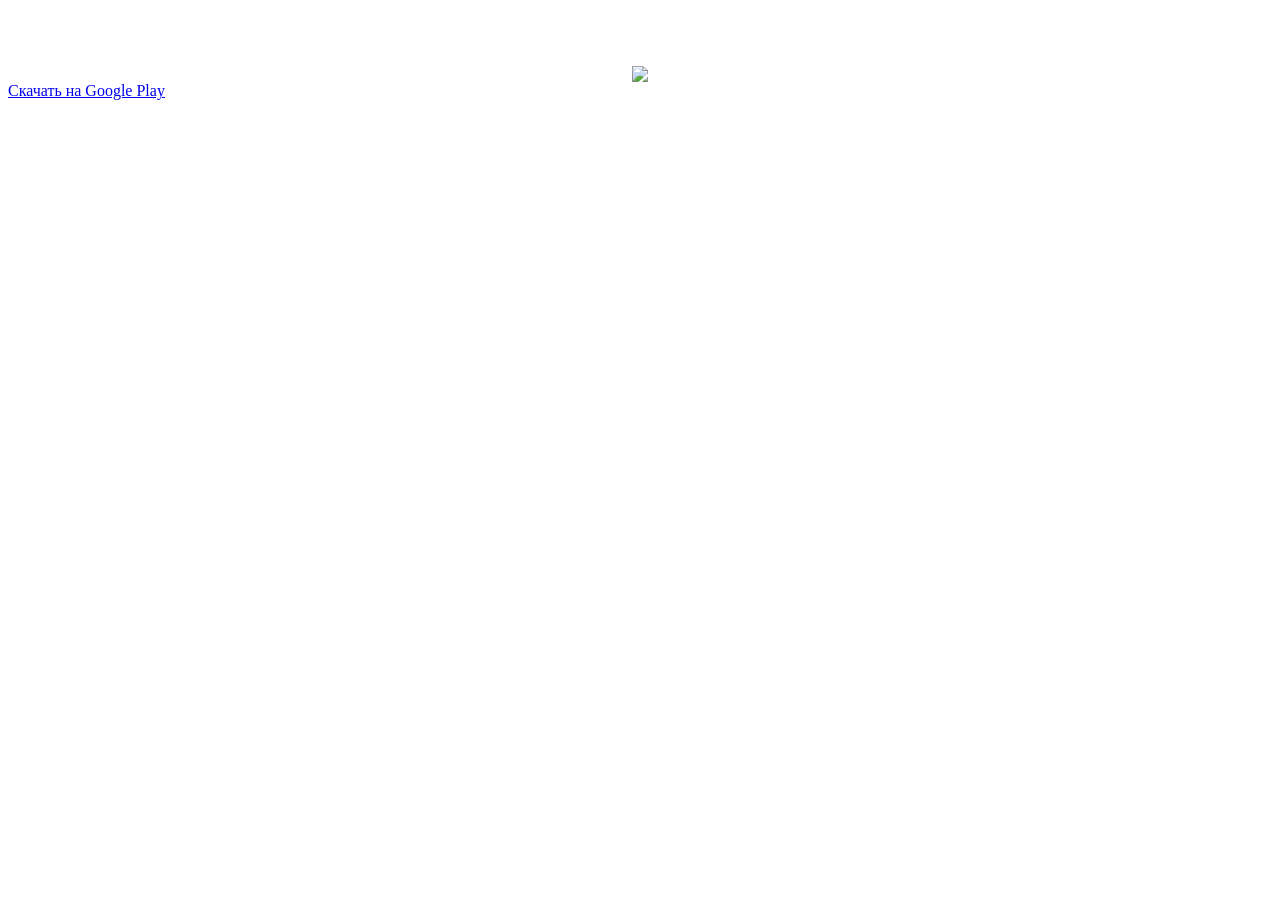
==== index.html @ 4b778c52 "Add files via upload" ====
<html>
	<head>
		<title>Тестовая web-страница</title>
		<link rel="stylesheet" type="text/css" href="css/style.css" />
	</head>
 
	<body>
		<center><h1 style="color:white;">Бабл Класс</h1></center>
		<center><img src="images/BubbleKlassIco.png"></center>
		<!-- <center><a href="http://www.html.net/">Это ссылка на HTML.net</a></center> -->
		
		<div>
			<a class="button" href="https://play.google.com/store/apps/details?id=com.EmZi.BubbleKlass">Скачать на Google Play</a>
		</div>
	</body>
</html>
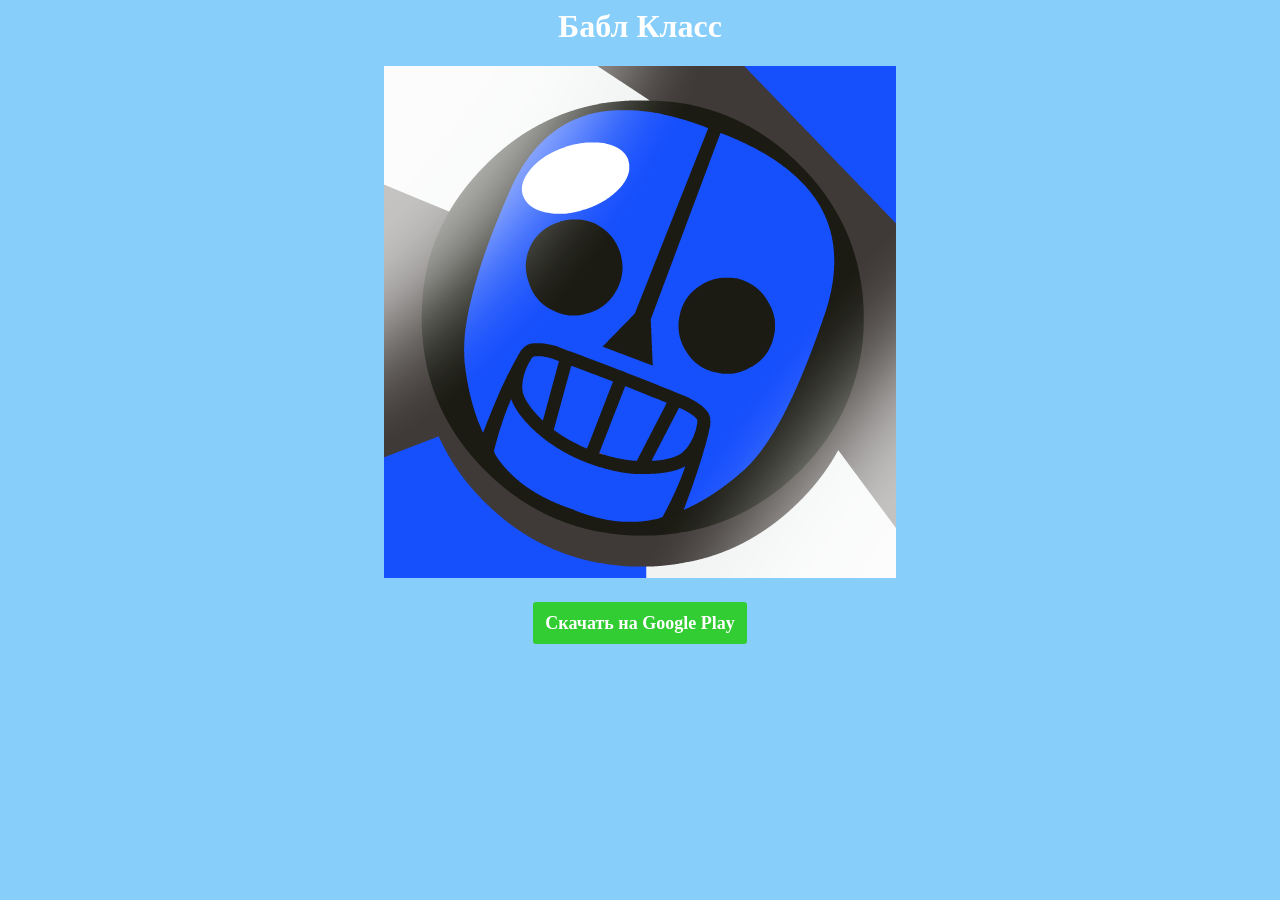
==== commit 315a4b66: "Update index.html" ====
--- a/index.html
+++ b/index.html
@@ -10,7 +10,7 @@
 		<!-- <center><a href="http://www.html.net/">Это ссылка на HTML.net</a></center> -->
 		
 		<div>
-			<a class="button" href="https://play.google.com/store/apps/details?id=com.EmZi.BubbleKlass">Скачать на Google Play</a>
+			<a class="button" href="https://play.google.com/store/apps/details?id=com.EmZi.BubbleKlass"><b>Скачать на Google Play</b></a>
 		</div>
 	</body>
-</html>+</html>
--- a/css/style.css
+++ b/css/style.css
@@ -0,0 +1,21 @@
+body {
+	  background-color: #87CEFA;
+	}
+	
+	a.button {
+  display: inline-block;
+  background: #32CD32;
+  color: #fff;
+  padding: 12px;
+  border-radius: 3px;
+  text-decoration: none;
+  font-family: Tahoma;
+  font-size: 18px;
+  line-height: 1;
+  font-weight: 100;
+}
+
+div {
+  margin: 24px;
+  text-align: center;
+}
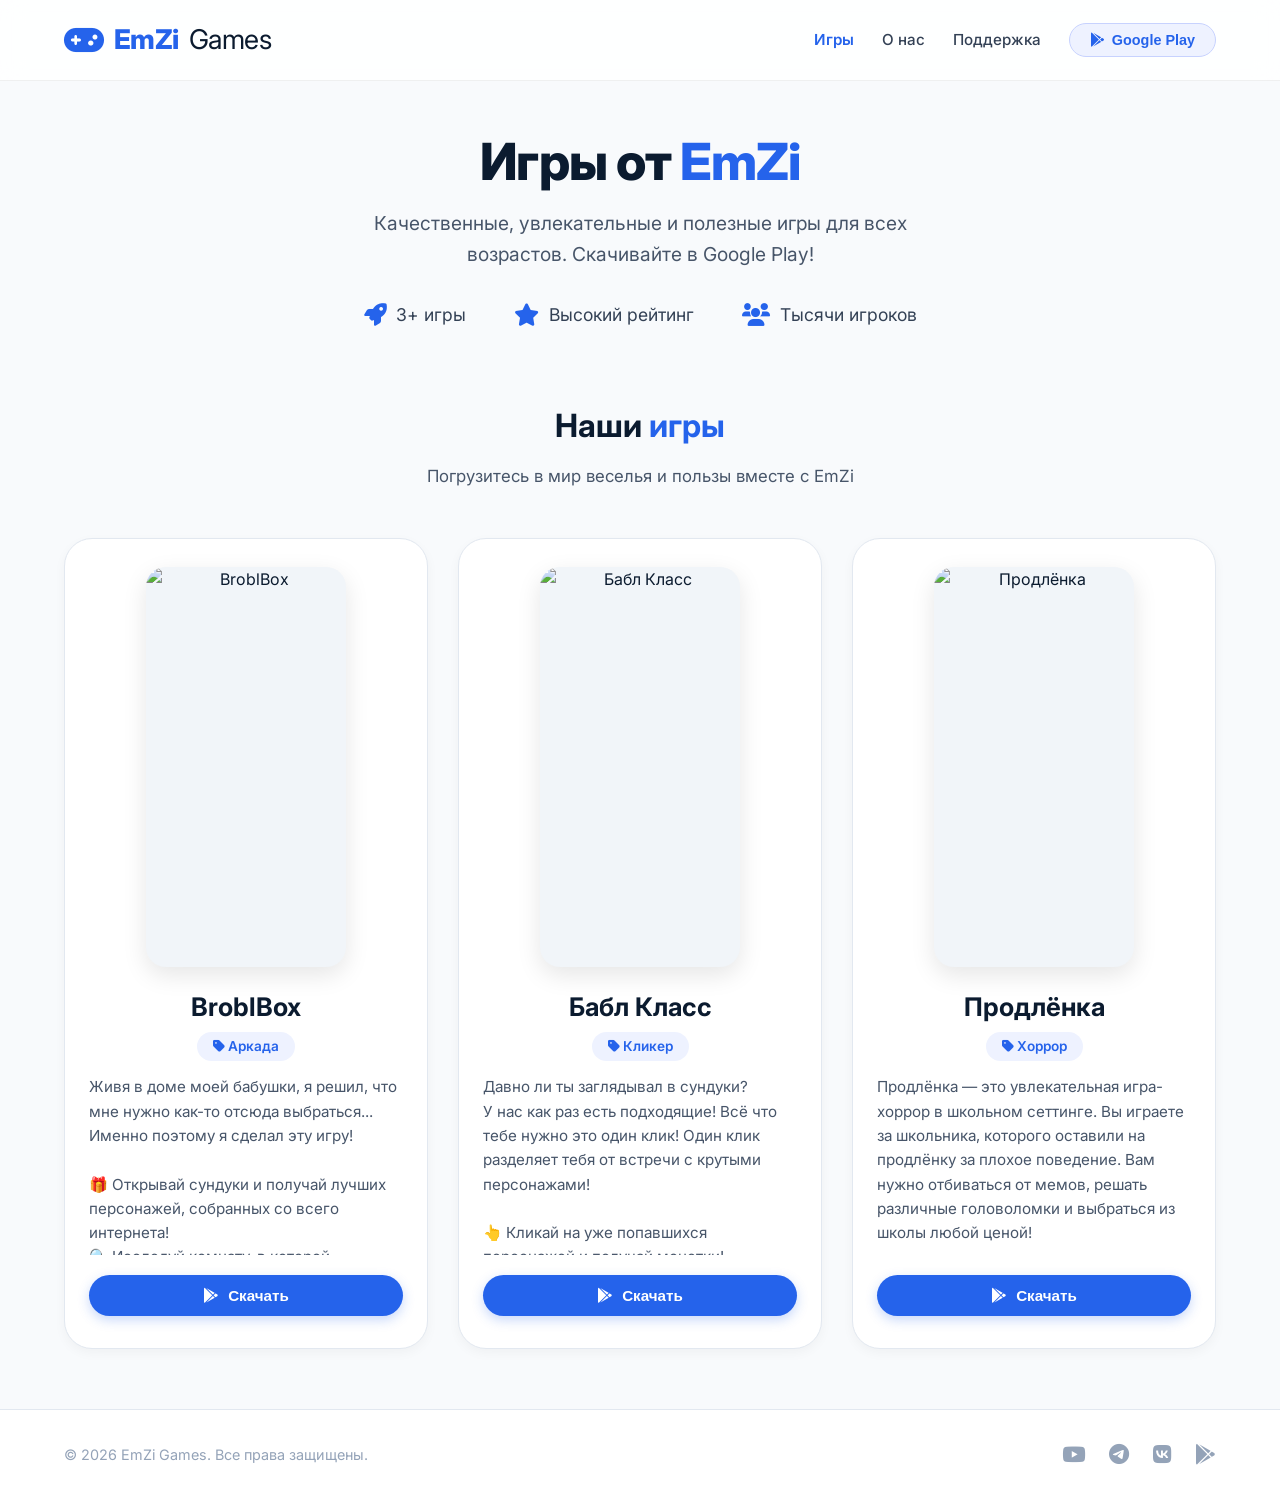
==== commit 1db24abf: "Rename index_1.html to index.html" ====
--- a/index.html
+++ b/index.html
@@ -1,16 +1,1030 @@
-<html>
-	<head>
-		<title>Тестовая web-страница</title>
-		<link rel="stylesheet" type="text/css" href="css/style.css" />
-	</head>
- 
-	<body>
-		<center><h1 style="color:white;">Бабл Класс</h1></center>
-		<center><img src="images/BubbleKlassIco.png"></center>
-		<!-- <center><a href="http://www.html.net/">Это ссылка на HTML.net</a></center> -->
-		
-		<div>
-			<a class="button" href="https://play.google.com/store/apps/details?id=com.EmZi.BubbleKlass"><b>Скачать на Google Play</b></a>
-		</div>
-	</body>
-</html>
+<!DOCTYPE html>
+<html lang="ru">
+<head>
+    <meta charset="UTF-8">
+    <meta name="viewport" content="width=device-width, initial-scale=1.0">
+    <title>EmZi Games</title>
+    <link rel="preconnect" href="https://fonts.googleapis.com">
+    <link rel="preconnect" href="https://fonts.gstatic.com" crossorigin>
+    <link href="https://fonts.googleapis.com/css2?family=Inter:opsz,wght@14..32,400;14..32,600;14..32,700;14..32,800&display=swap" rel="stylesheet">
+    <link rel="stylesheet" href="https://cdnjs.cloudflare.com/ajax/libs/font-awesome/6.0.0-beta3/css/all.min.css">
+    <style>
+        /* Reset & Base */
+        * {
+            margin: 0;
+            padding: 0;
+            box-sizing: border-box;
+        }
+
+        body {
+            font-family: 'Inter', sans-serif;
+            background: #f8fafc;
+            color: #0b1b2f;
+            line-height: 1.6;
+            min-height: 100vh;
+            display: flex;
+            flex-direction: column;
+        }
+
+        .container {
+            max-width: 1200px;
+            margin: 0 auto;
+            padding: 0 24px;
+        }
+
+        /* Header */
+        header {
+            padding: 18px 0;
+            background: rgba(255, 255, 255, 0.85);
+            backdrop-filter: blur(12px);
+            -webkit-backdrop-filter: blur(12px);
+            border-bottom: 1px solid rgba(0, 0, 0, 0.06);
+            position: sticky;
+            top: 0;
+            z-index: 10;
+        }
+
+        .header-inner {
+            display: flex;
+            justify-content: space-between;
+            align-items: center;
+            flex-wrap: wrap;
+            gap: 16px;
+        }
+
+        .logo {
+            font-weight: 800;
+            font-size: 1.7rem;
+            letter-spacing: -0.5px;
+            display: flex;
+            align-items: center;
+            gap: 10px;
+            color: #2563eb;
+            cursor: pointer;
+        }
+
+        .logo i {
+            font-size: 2rem;
+            color: #2563eb;
+        }
+
+        .logo span {
+            color: #0b1b2f;
+            font-weight: 400;
+        }
+
+        nav {
+            display: flex;
+            gap: 28px;
+            align-items: center;
+        }
+
+        nav a {
+            text-decoration: none;
+            color: #334155;
+            font-weight: 500;
+            font-size: 0.95rem;
+            transition: color 0.2s;
+            cursor: pointer;
+        }
+
+        nav a:hover {
+            color: #2563eb;
+        }
+
+        nav a.active {
+            color: #2563eb;
+            font-weight: 600;
+        }
+
+        .btn-google {
+            background: #eef2ff;
+            border: 1px solid #c7d2fe;
+            color: #2563eb;
+            padding: 8px 20px;
+            border-radius: 40px;
+            font-weight: 600;
+            font-size: 0.9rem;
+            transition: all 0.2s;
+            cursor: pointer;
+            display: flex;
+            align-items: center;
+            gap: 8px;
+        }
+
+        .btn-google:hover {
+            background: #2563eb;
+            border-color: #2563eb;
+            color: #fff;
+        }
+
+        /* Pages */
+        .page {
+            display: none;
+            animation: fadeIn 0.4s ease;
+        }
+
+        .page.active {
+            display: block;
+        }
+
+        @keyframes fadeIn {
+            from { opacity: 0; transform: translateY(20px); }
+            to { opacity: 1; transform: translateY(0); }
+        }
+
+        /* Hero (Главная) */
+        .hero {
+            padding: 50px 0 30px;
+            text-align: center;
+        }
+
+        .hero h1 {
+            font-size: 3.2rem;
+            font-weight: 800;
+            letter-spacing: -1px;
+            line-height: 1.2;
+        }
+
+        .hero h1 .highlight {
+            color: #2563eb;
+        }
+
+        .hero p {
+            font-size: 1.2rem;
+            color: #475569;
+            max-width: 600px;
+            margin: 16px auto 32px;
+        }
+
+        .hero-stats {
+            display: flex;
+            justify-content: center;
+            gap: 48px;
+            flex-wrap: wrap;
+            margin-top: 20px;
+        }
+
+        .stat-item {
+            display: flex;
+            align-items: center;
+            gap: 10px;
+            font-size: 1.1rem;
+            color: #334155;
+        }
+
+        .stat-item i {
+            color: #2563eb;
+            font-size: 1.4rem;
+        }
+
+        /* Games Section */
+        .games-section {
+            padding: 40px 0 60px;
+        }
+
+        .section-title {
+            font-size: 2rem;
+            font-weight: 700;
+            text-align: center;
+            margin-bottom: 12px;
+        }
+
+        .section-title .highlight {
+            color: #2563eb;
+        }
+
+        .section-sub {
+            text-align: center;
+            color: #475569;
+            margin-bottom: 48px;
+            font-size: 1.05rem;
+        }
+
+        .games-grid {
+            display: grid;
+            grid-template-columns: repeat(auto-fit, minmax(280px, 1fr));
+            gap: 30px;
+        }
+
+        .game-card {
+            background: #ffffff;
+            border-radius: 28px;
+            padding: 28px 24px 32px;
+            border: 1px solid #e2e8f0;
+            box-shadow: 0 4px 12px rgba(0, 0, 0, 0.04);
+            transition: all 0.3s ease;
+            text-align: center;
+            display: flex;
+            flex-direction: column;
+            align-items: center;
+        }
+
+        .game-card:hover {
+            transform: translateY(-8px);
+            border-color: #2563eb;
+            box-shadow: 0 20px 40px -12px rgba(37, 99, 235, 0.15);
+        }
+
+        .game-image {
+            width: 100%;
+            max-width: 200px;
+            aspect-ratio: 480/960;
+            border-radius: 20px;
+            overflow: hidden;
+            margin-bottom: 20px;
+            box-shadow: 0 8px 24px rgba(0, 0, 0, 0.10);
+            transition: transform 0.3s ease;
+            background: #f1f5f9;
+        }
+
+        .game-card:hover .game-image {
+            transform: scale(1.02);
+        }
+
+        .game-image img {
+            width: 100%;
+            height: 100%;
+            object-fit: cover;
+            display: block;
+        }
+
+        .game-card h3 {
+            font-size: 1.6rem;
+            font-weight: 700;
+            margin-bottom: 4px;
+        }
+
+        .game-card .game-genre {
+            font-size: 0.85rem;
+            font-weight: 600;
+            color: #2563eb;
+            background: #eef2ff;
+            padding: 4px 16px;
+            border-radius: 40px;
+            display: inline-block;
+            margin-bottom: 14px;
+        }
+
+        .game-card .game-description {
+            color: #475569;
+            font-size: 0.95rem;
+            margin-bottom: 20px;
+            flex-grow: 1;
+            text-align: left;
+            line-height: 1.6;
+            max-height: 180px;
+            overflow-y: auto;
+            padding-right: 4px;
+        }
+
+        .game-card .game-description::-webkit-scrollbar {
+            width: 4px;
+        }
+        .game-card .game-description::-webkit-scrollbar-thumb {
+            background: #cbd5e1;
+            border-radius: 8px;
+        }
+
+        .btn-play {
+            background: #2563eb;
+            color: #fff;
+            border: none;
+            padding: 12px 28px;
+            border-radius: 40px;
+            font-weight: 700;
+            font-size: 0.95rem;
+            cursor: pointer;
+            transition: all 0.2s;
+            width: 100%;
+            display: flex;
+            align-items: center;
+            justify-content: center;
+            gap: 10px;
+            box-shadow: 0 4px 12px rgba(37, 99, 235, 0.25);
+        }
+
+        .btn-play:hover {
+            background: #1d4ed8;
+            transform: scale(1.02);
+            box-shadow: 0 8px 20px rgba(37, 99, 235, 0.35);
+        }
+
+        /* ===== СТРАНИЦА "О НАС" ===== */
+        .about-section {
+            padding: 60px 0 60px;
+        }
+
+        .about-hero {
+            text-align: center;
+            margin-bottom: 50px;
+        }
+
+        .about-hero h1 {
+            font-size: 3rem;
+            font-weight: 800;
+            margin-bottom: 12px;
+        }
+
+        .about-hero h1 .highlight {
+            color: #2563eb;
+        }
+
+        .about-hero p {
+            font-size: 1.2rem;
+            color: #475569;
+            max-width: 640px;
+            margin: 0 auto;
+        }
+
+        .about-story {
+            display: grid;
+            grid-template-columns: 1fr 1fr;
+            gap: 50px;
+            align-items: center;
+            background: #ffffff;
+            border-radius: 32px;
+            padding: 48px;
+            border: 1px solid #e2e8f0;
+            box-shadow: 0 8px 24px rgba(0,0,0,0.04);
+            margin-bottom: 50px;
+        }
+
+        .about-story-text h2 {
+            font-size: 2rem;
+            font-weight: 700;
+            margin-bottom: 16px;
+        }
+
+        .about-story-text h2 i {
+            color: #2563eb;
+            margin-right: 10px;
+        }
+
+        .about-story-text p {
+            color: #475569;
+            font-size: 1.05rem;
+            margin-bottom: 16px;
+        }
+
+        .about-story-text .signature {
+            font-style: italic;
+            color: #2563eb;
+            font-weight: 600;
+            font-size: 1.1rem;
+            margin-top: 20px;
+        }
+
+        .about-story-image {
+            display: flex;
+            justify-content: center;
+            align-items: center;
+        }
+
+        .about-story-image .bros-illustration {
+            width: 100%;
+            max-width: 400px;
+            aspect-ratio: 1/1;
+            background: linear-gradient(145deg, #eef2ff, #dbeafe);
+            border-radius: 32px;
+            display: flex;
+            flex-direction: column;
+            align-items: center;
+            justify-content: center;
+            gap: 16px;
+            font-size: 5rem;
+            color: #2563eb;
+            border: 2px dashed #c7d2fe;
+            padding: 40px;
+            text-align: center;
+        }
+
+        .about-story-image .bros-illustration span {
+            font-size: 1rem;
+            color: #475569;
+            font-weight: 500;
+        }
+
+        .about-values {
+            display: grid;
+            grid-template-columns: repeat(auto-fit, minmax(200px, 1fr));
+            gap: 24px;
+            margin-top: 20px;
+        }
+
+        .value-card {
+            background: #ffffff;
+            padding: 28px 20px;
+            border-radius: 24px;
+            border: 1px solid #e2e8f0;
+            text-align: center;
+            transition: 0.3s;
+        }
+
+        .value-card:hover {
+            border-color: #2563eb;
+            transform: translateY(-4px);
+        }
+
+        .value-card i {
+            font-size: 2.2rem;
+            color: #2563eb;
+            margin-bottom: 12px;
+        }
+
+        .value-card h4 {
+            font-size: 1.1rem;
+            font-weight: 700;
+            margin-bottom: 4px;
+        }
+
+        .value-card p {
+            font-size: 0.9rem;
+            color: #64748b;
+        }
+
+        /* ===== МОДАЛЬНОЕ ОКНО ПОДДЕРЖКИ ===== */
+        .modal-overlay {
+            display: none;
+            position: fixed;
+            top: 0;
+            left: 0;
+            width: 100%;
+            height: 100%;
+            background: rgba(0, 0, 0, 0.5);
+            backdrop-filter: blur(6px);
+            z-index: 1000;
+            justify-content: center;
+            align-items: center;
+            animation: fadeIn 0.3s ease;
+        }
+
+        .modal-overlay.active {
+            display: flex;
+        }
+
+        .modal {
+            background: #ffffff;
+            border-radius: 32px;
+            padding: 40px;
+            max-width: 480px;
+            width: 90%;
+            box-shadow: 0 24px 64px rgba(0, 0, 0, 0.2);
+            position: relative;
+            animation: slideUp 0.3s ease;
+        }
+
+        @keyframes slideUp {
+            from { transform: translateY(30px); opacity: 0; }
+            to { transform: translateY(0); opacity: 1; }
+        }
+
+        .modal-close {
+            position: absolute;
+            top: 16px;
+            right: 20px;
+            background: none;
+            border: none;
+            font-size: 1.6rem;
+            color: #94a3b8;
+            cursor: pointer;
+            transition: color 0.2s;
+        }
+
+        .modal-close:hover {
+            color: #0b1b2f;
+        }
+
+        .modal h2 {
+            font-size: 1.8rem;
+            font-weight: 700;
+            margin-bottom: 8px;
+        }
+
+        .modal .modal-sub {
+            color: #64748b;
+            font-size: 0.95rem;
+            margin-bottom: 24px;
+        }
+
+        .form-group {
+            margin-bottom: 18px;
+        }
+
+        .form-group label {
+            display: block;
+            font-weight: 600;
+            font-size: 0.9rem;
+            margin-bottom: 6px;
+            color: #334155;
+        }
+
+        .form-group input,
+        .form-group textarea {
+            width: 100%;
+            padding: 12px 16px;
+            border: 1.5px solid #e2e8f0;
+            border-radius: 16px;
+            font-family: inherit;
+            font-size: 0.95rem;
+            transition: border-color 0.2s;
+            background: #f8fafc;
+        }
+
+        .form-group input:focus,
+        .form-group textarea:focus {
+            outline: none;
+            border-color: #2563eb;
+            background: #ffffff;
+        }
+
+        .form-group textarea {
+            resize: vertical;
+            min-height: 100px;
+        }
+
+        .btn-submit {
+            background: #2563eb;
+            color: #fff;
+            border: none;
+            padding: 14px 32px;
+            border-radius: 40px;
+            font-weight: 700;
+            font-size: 1rem;
+            cursor: pointer;
+            transition: all 0.2s;
+            width: 100%;
+            display: flex;
+            align-items: center;
+            justify-content: center;
+            gap: 10px;
+            box-shadow: 0 4px 12px rgba(37, 99, 235, 0.25);
+        }
+
+        .btn-submit:hover {
+            background: #1d4ed8;
+            transform: scale(1.02);
+        }
+
+        .btn-submit:disabled {
+            opacity: 0.7;
+            cursor: not-allowed;
+            transform: none;
+        }
+
+        .form-success {
+            display: none;
+            text-align: center;
+            padding: 20px 0;
+        }
+
+        .form-success.active {
+            display: block;
+        }
+
+        .form-success i {
+            font-size: 4rem;
+            color: #22c55e;
+            margin-bottom: 16px;
+        }
+
+        .form-success h3 {
+            font-size: 1.4rem;
+            margin-bottom: 8px;
+        }
+
+        .form-success p {
+            color: #64748b;
+        }
+
+        /* Footer */
+        footer {
+            margin-top: auto;
+            border-top: 1px solid #e2e8f0;
+            padding: 28px 0;
+            background: #ffffff;
+        }
+
+        .footer-inner {
+            display: flex;
+            justify-content: space-between;
+            align-items: center;
+            flex-wrap: wrap;
+            gap: 16px;
+        }
+
+        .footer-social a {
+            color: #94a3b8;
+            margin-left: 20px;
+            font-size: 1.3rem;
+            transition: color 0.2s;
+        }
+
+        .footer-social a:hover {
+            color: #2563eb;
+        }
+
+        .footer-copy {
+            color: #94a3b8;
+            font-size: 0.9rem;
+        }
+
+        /* Back to top */
+        #backToTop {
+            position: fixed;
+            bottom: 30px;
+            right: 30px;
+            background: #2563eb;
+            color: #fff;
+            border: none;
+            border-radius: 50%;
+            width: 50px;
+            height: 50px;
+            font-size: 1.4rem;
+            cursor: pointer;
+            box-shadow: 0 8px 24px rgba(37, 99, 235, 0.3);
+            opacity: 0;
+            visibility: hidden;
+            transition: all 0.3s ease;
+            z-index: 99;
+        }
+
+        #backToTop.show {
+            opacity: 1;
+            visibility: visible;
+        }
+
+        #backToTop:hover {
+            background: #1d4ed8;
+            transform: scale(1.05);
+        }
+
+        /* Responsive */
+        @media (max-width: 768px) {
+            .hero h1 {
+                font-size: 2.4rem;
+            }
+            .hero-stats {
+                gap: 24px;
+            }
+            .header-inner {
+                flex-direction: column;
+                gap: 12px;
+            }
+            nav {
+                flex-wrap: wrap;
+                justify-content: center;
+                gap: 16px;
+            }
+            .games-grid {
+                grid-template-columns: 1fr;
+                max-width: 360px;
+                margin: 0 auto;
+            }
+            .footer-inner {
+                flex-direction: column;
+                text-align: center;
+            }
+            .footer-social a {
+                margin: 0 12px;
+            }
+            .about-story {
+                grid-template-columns: 1fr;
+                padding: 30px 20px;
+                text-align: center;
+            }
+            .about-hero h1 {
+                font-size: 2.2rem;
+            }
+            .about-story-image .bros-illustration {
+                max-width: 280px;
+                font-size: 4rem;
+                padding: 30px;
+            }
+            .game-card .game-description {
+                max-height: 150px;
+                font-size: 0.9rem;
+            }
+            .modal {
+                padding: 28px 20px;
+            }
+            .game-image {
+                max-width: 160px;
+            }
+        }
+
+        @media (max-width: 480px) {
+            .hero h1 {
+                font-size: 2rem;
+            }
+            .game-image {
+                max-width: 140px;
+            }
+            .about-story {
+                padding: 20px 16px;
+            }
+            .about-story-text h2 {
+                font-size: 1.5rem;
+            }
+        }
+    </style>
+</head>
+<body>
+
+<header>
+    <div class="container header-inner">
+        <div class="logo" onclick="showPage('home')">
+            <i class="fas fa-gamepad"></i>
+            EmZi<span>Games</span>
+        </div>
+        <nav>
+            <a class="active" onclick="showPage('home')" id="nav-home">Игры</a>
+            <a onclick="showPage('about')" id="nav-about">О нас</a>
+            <a onclick="openSupportModal()" id="nav-support">Поддержка</a>
+            <button class="btn-google" onclick="window.open('https://play.google.com/store/apps/developer?id=EmZi&hl=ru', '_blank')">
+                <i class="fab fa-google-play"></i> Google Play
+            </button>
+        </nav>
+    </div>
+</header>
+
+<main>
+    <!-- ===== ГЛАВНАЯ СТРАНИЦА ===== -->
+    <div class="page active" id="page-home">
+        <section class="hero">
+            <div class="container">
+                <h1>Игры от <span class="highlight">EmZi</span></h1>
+                <p>Качественные, увлекательные и полезные игры для всех возрастов. Скачивайте в Google Play!</p>
+                <div class="hero-stats">
+                    <div class="stat-item"><i class="fas fa-rocket"></i> 3+ игры</div>
+                    <div class="stat-item"><i class="fas fa-star"></i> Высокий рейтинг</div>
+                    <div class="stat-item"><i class="fas fa-users"></i> Тысячи игроков</div>
+                </div>
+            </div>
+        </section>
+
+        <section class="games-section">
+            <div class="container">
+                <h2 class="section-title">Наши <span class="highlight">игры</span></h2>
+                <p class="section-sub">Погрузитесь в мир веселья и пользы вместе с EmZi</p>
+
+                <div class="games-grid">
+                    <!-- BroblBox -->
+                    <div class="game-card">
+                        <div class="game-image">
+                            <img src="https://play-lh.googleusercontent.com/VHs-l-PHS9ptLU3WFdJKF8s44yu5FDbzXiNpP7KR92zUGJbxx-a0W1Iho1NJk0at_XAeEuiU8YQuRP4KQLuU=w480-h960-rw" 
+                                 alt="BroblBox" 
+                                 loading="lazy">
+                        </div>
+                        <h3>BroblBox</h3>
+                        <span class="game-genre"><i class="fas fa-tag"></i> Аркада</span>
+                        <div class="game-description">
+                            Живя в доме моей бабушки, я решил, что мне нужно как-то отсюда выбраться... Именно поэтому я сделал эту игру!<br><br>
+                            🎁 Открывай сундуки и получай лучших персонажей, собранных со всего интернета!<br>
+                            🔍 Исследуй комнату, в которой находишься — советую проверить её на наличие пасхальных яиц!<br>
+                            🎮 Играй в мини-игры, зарабатывай монеты и открывай новых героев! Собери их всех!
+                        </div>
+                        <button class="btn-play" onclick="window.open('https://play.google.com/store/apps/details?id=com.EmZi.BroblBox', '_blank')">
+                            <i class="fab fa-google-play"></i> Скачать
+                        </button>
+                    </div>
+
+                    <!-- Бабл Класс -->
+                    <div class="game-card">
+                        <div class="game-image">
+                            <img src="https://play-lh.googleusercontent.com/arnAeUPDHgzcx9_LQskLVWu9egj1Dr_5uY-nLDiC85UeruZFcJdRh7uJLYBFec3hJCDx0mYTSaGPQgwoixWdDw=w480-h960-rw" 
+                                 alt="Бабл Класс" 
+                                 loading="lazy">
+                        </div>
+                        <h3>Бабл Класс</h3>
+                        <span class="game-genre"><i class="fas fa-tag"></i> Кликер</span>
+                        <div class="game-description">
+                            Давно ли ты заглядывал в сундуки?<br>
+                            У нас как раз есть подходящие! Всё что тебе нужно это один клик! Один клик разделяет тебя от встречи с крутыми персонажами!<br><br>
+                            👆 Кликай на уже попавшихся персонажей и получай монетки!<br>
+                            🎁 Открывай эксклюзивные сундуки<br>
+                            ⭐ Уникальные герои, собери их всех!
+                        </div>
+                        <button class="btn-play" onclick="window.open('https://play.google.com/store/apps/details?id=com.EmZi.BubbleKlass', '_blank')">
+                            <i class="fab fa-google-play"></i> Скачать
+                        </button>
+                    </div>
+
+                    <!-- Продлёнка -->
+                    <div class="game-card">
+                        <div class="game-image">
+                            <img src="https://play-lh.googleusercontent.com/T4lq9kzJVIGpZCSJOL8lZ3aXd8q04O5K72EqgwTBRpjcd59ZvpqA1grfaclc1lkZMNYuRBEctbKLYL-IB-WPBg=w480-h960-rw" 
+                                 alt="Продлёнка" 
+                                 loading="lazy">
+                        </div>
+                        <h3>Продлёнка</h3>
+                        <span class="game-genre"><i class="fas fa-tag"></i> Хоррор</span>
+                        <div class="game-description">
+                            Продлёнка — это увлекательная игра-хоррор в школьном сеттинге. Вы играете за школьника, которого оставили на продлёнку за плохое поведение. Вам нужно отбиваться от мемов, решать различные головоломки и выбраться из школы любой ценой!<br><br>
+                            🏫 Вы просыпаетесь на 4-м этаже школы №10. Найдите ключи от всех кабинетов и соберите все пасхальные яйца. По пути вам встретится множество мемов — старайтесь не попасться им. Дойдите до конца и встретьтесь с финальным боссом. Победить его или выключить стрим — решать вам!
+                        </div>
+                        <button class="btn-play" onclick="window.open('https://play.google.com/store/apps/details?id=com.EmZi.Prodlonka', '_blank')">
+                            <i class="fab fa-google-play"></i> Скачать
+                        </button>
+                    </div>
+                </div>
+            </div>
+        </section>
+    </div>
+
+    <!-- ===== СТРАНИЦА "О НАС" ===== -->
+    <div class="page" id="page-about">
+        <section class="about-section">
+            <div class="container">
+                <div class="about-hero">
+                    <h1>О нас — <span class="highlight">EmZi Games</span></h1>
+                    <p>Мы — два братана, которые превратили любовь к играм в дело всей жизни</p>
+                </div>
+
+                <div class="about-story">
+                    <div class="about-story-text">
+                        <h2><i class="fas fa-handshake"></i> Как всё начиналось</h2>
+                        <p>Всё началось с обычного вечера за приставкой. Мы, два братана — <strong>Эмиль</strong> и <strong>Артур</strong>, — сидели и играли в очередную игру, и вдруг поняли: <em>«А почему бы нам не делать игры самим?»</em></p>
+                        <p>Сначала это была шутка. Потом — эксперимент. А теперь мы создаём игры, в которые сами играем с удовольствием. Мы не просто разработчики — мы такие же геймеры, как и вы.</p>
+                        <p>Наша цель: делать игры, которые дарят эмоции, заставляют думать и просто поднимают настроение. Без скучных уроков — только кайф и польза!</p>
+                        <p><strong>Не судите строго, я делаю игры уже 5 лет!</strong> — говорит Эмиль, и мы учимся и растем каждый день.</p>
+                        <div class="signature">— Братаны EmZi</div>
+                    </div>
+                    <div class="about-story-image">
+                        <div class="bros-illustration">
+                            <i class="fas fa-users"></i>
+                            <span>👊 Эмиль + Артур</span>
+                            <span style="font-size: 0.9rem; opacity: 0.7;">— два братана, одна миссия</span>
+                        </div>
+                    </div>
+                </div>
+
+                <h3 style="text-align: center; font-size: 1.5rem; margin-bottom: 20px;">Наши ценности</h3>
+                <div class="about-values">
+                    <div class="value-card">
+                        <i class="fas fa-heart"></i>
+                        <h4>С душой</h4>
+                        <p>Каждая игра — это частичка нас. Мы делаем с любовью</p>
+                    </div>
+                    <div class="value-card">
+                        <i class="fas fa-lightbulb"></i>
+                        <h4>Креативность</h4>
+                        <p>Не боимся экспериментировать и придумывать новое</p>
+                    </div>
+                    <div class="value-card">
+                        <i class="fas fa-smile"></i>
+                        <h4>Радость</h4>
+                        <p>Главное — чтобы игроки улыбались и возвращались снова</p>
+                    </div>
+                    <div class="value-card">
+                        <i class="fas fa-rocket"></i>
+                        <h4>Развитие</h4>
+                        <p>Мы постоянно растем и учимся новому. Уже 5 лет!</p>
+                    </div>
+                </div>
+            </div>
+        </section>
+    </div>
+</main>
+
+<!-- ===== МОДАЛЬНОЕ ОКНО ПОДДЕРЖКИ ===== -->
+<div class="modal-overlay" id="supportModal">
+    <div class="modal">
+        <button class="modal-close" onclick="closeSupportModal()">&times;</button>
+        
+        <!-- Форма -->
+        <div id="formContainer">
+            <h2>📬 Связаться с нами</h2>
+            <p class="modal-sub">Напишите нам, и мы ответим в ближайшее время!</p>
+            
+            <form id="supportForm" onsubmit="sendEmail(event)">
+                <div class="form-group">
+                    <label for="userName">Ваше имя</label>
+                    <input type="text" id="userName" placeholder="Введите имя" required>
+                </div>
+                <div class="form-group">
+                    <label for="userEmail">Ваш Email</label>
+                    <input type="email" id="userEmail" placeholder="example@mail.ru" required>
+                </div>
+                <div class="form-group">
+                    <label for="userMessage">Сообщение</label>
+                    <textarea id="userMessage" placeholder="Опишите ваш вопрос или предложение..." required></textarea>
+                </div>
+                <button type="submit" class="btn-submit" id="submitBtn">
+                    <i class="fas fa-paper-plane"></i> Отправить
+                </button>
+            </form>
+        </div>
+
+        <!-- Сообщение об успехе -->
+        <div class="form-success" id="successMessage">
+            <i class="fas fa-check-circle"></i>
+            <h3>Готово! ✅</h3>
+            <p>Ваше письмо отправлено! Мы свяжемся с вами в ближайшее время.</p>
+            <button class="btn-submit" style="margin-top: 20px;" onclick="closeSupportModal()">
+                Закрыть
+            </button>
+        </div>
+    </div>
+</div>
+
+<footer>
+    <div class="container footer-inner">
+        <div class="footer-copy">
+            &copy; 2026 EmZi Games. Все права защищены.
+        </div>
+        <div class="footer-social">
+            <a href="#" aria-label="YouTube"><i class="fab fa-youtube"></i></a>
+            <a href="#" aria-label="Telegram"><i class="fab fa-telegram"></i></a>
+            <a href="#" aria-label="VK"><i class="fab fa-vk"></i></a>
+            <a href="#" aria-label="Google Play" onclick="window.open('https://play.google.com/store/apps/developer?id=EmZi&hl=ru', '_blank')"><i class="fab fa-google-play"></i></a>
+        </div>
+    </div>
+</footer>
+
+<button id="backToTop" aria-label="Наверх"><i class="fas fa-arrow-up"></i></button>
+
+<script>
+    // ===== ПЕРЕКЛЮЧЕНИЕ СТРАНИЦ =====
+    function showPage(page) {
+        document.querySelectorAll('.page').forEach(p => p.classList.remove('active'));
+        document.getElementById('page-' + page).classList.add('active');
+        
+        document.querySelectorAll('nav a').forEach(link => link.classList.remove('active'));
+        const navLink = document.getElementById('nav-' + page);
+        if (navLink) navLink.classList.add('active');
+        
+        window.scrollTo({ top: 0, behavior: 'smooth' });
+    }
+
+    // ===== МОДАЛЬНОЕ ОКНО =====
+    function openSupportModal() {
+        document.getElementById('supportModal').classList.add('active');
+        document.body.style.overflow = 'hidden';
+        document.getElementById('formContainer').style.display = 'block';
+        document.getElementById('successMessage').classList.remove('active');
+        document.getElementById('supportForm').reset();
+        document.getElementById('submitBtn').disabled = false;
+        document.getElementById('submitBtn').innerHTML = '<i class="fas fa-paper-plane"></i> Отправить';
+    }
+
+    function closeSupportModal() {
+        document.getElementById('supportModal').classList.remove('active');
+        document.body.style.overflow = 'auto';
+    }
+
+    document.getElementById('supportModal').addEventListener('click', function(e) {
+        if (e.target === this) closeSupportModal();
+    });
+
+    document.addEventListener('keydown', function(e) {
+        if (e.key === 'Escape') closeSupportModal();
+    });
+
+    // ===== ОТПРАВКА ПИСЬМА =====
+    function sendEmail(event) {
+        event.preventDefault();
+
+        const name = document.getElementById('userName').value.trim();
+        const email = document.getElementById('userEmail').value.trim();
+        const message = document.getElementById('userMessage').value.trim();
+
+        if (!name || !email || !message) {
+            alert('Пожалуйста, заполните все поля!');
+            return;
+        }
+
+        const submitBtn = document.getElementById('submitBtn');
+        submitBtn.disabled = true;
+        submitBtn.innerHTML = '<i class="fas fa-spinner fa-spin"></i> Отправка...';
+
+        const subject = encodeURIComponent(`Сообщение от ${name} (EmZi Games)`);
+        const body = encodeURIComponent(
+            `Имя: ${name}\n` +
+            `Email: ${email}\n\n` +
+            `Сообщение:\n${message}`
+        );
+
+        window.location.href = `mailto:trace.ytchannel@gmail.com?subject=${subject}&body=${body}`;
+
+        setTimeout(() => {
+            document.getElementById('formContainer').style.display = 'none';
+            document.getElementById('successMessage').classList.add('active');
+            submitBtn.disabled = false;
+            submitBtn.innerHTML = '<i class="fas fa-paper-plane"></i> Отправить';
+        }, 500);
+    }
+
+    // ===== КНОПКА "НАВЕРХ" =====
+    const backBtn = document.getElementById('backToTop');
+    window.addEventListener('scroll', () => {
+        backBtn.classList.toggle('show', window.scrollY > 300);
+    });
+    backBtn.addEventListener('click', () => {
+        window.scrollTo({ top: 0, behavior: 'smooth' });
+    });
+
+    console.log('🚀 EmZi Games (светлая тема) загружена!');
+</script>
+</body>
+</html>
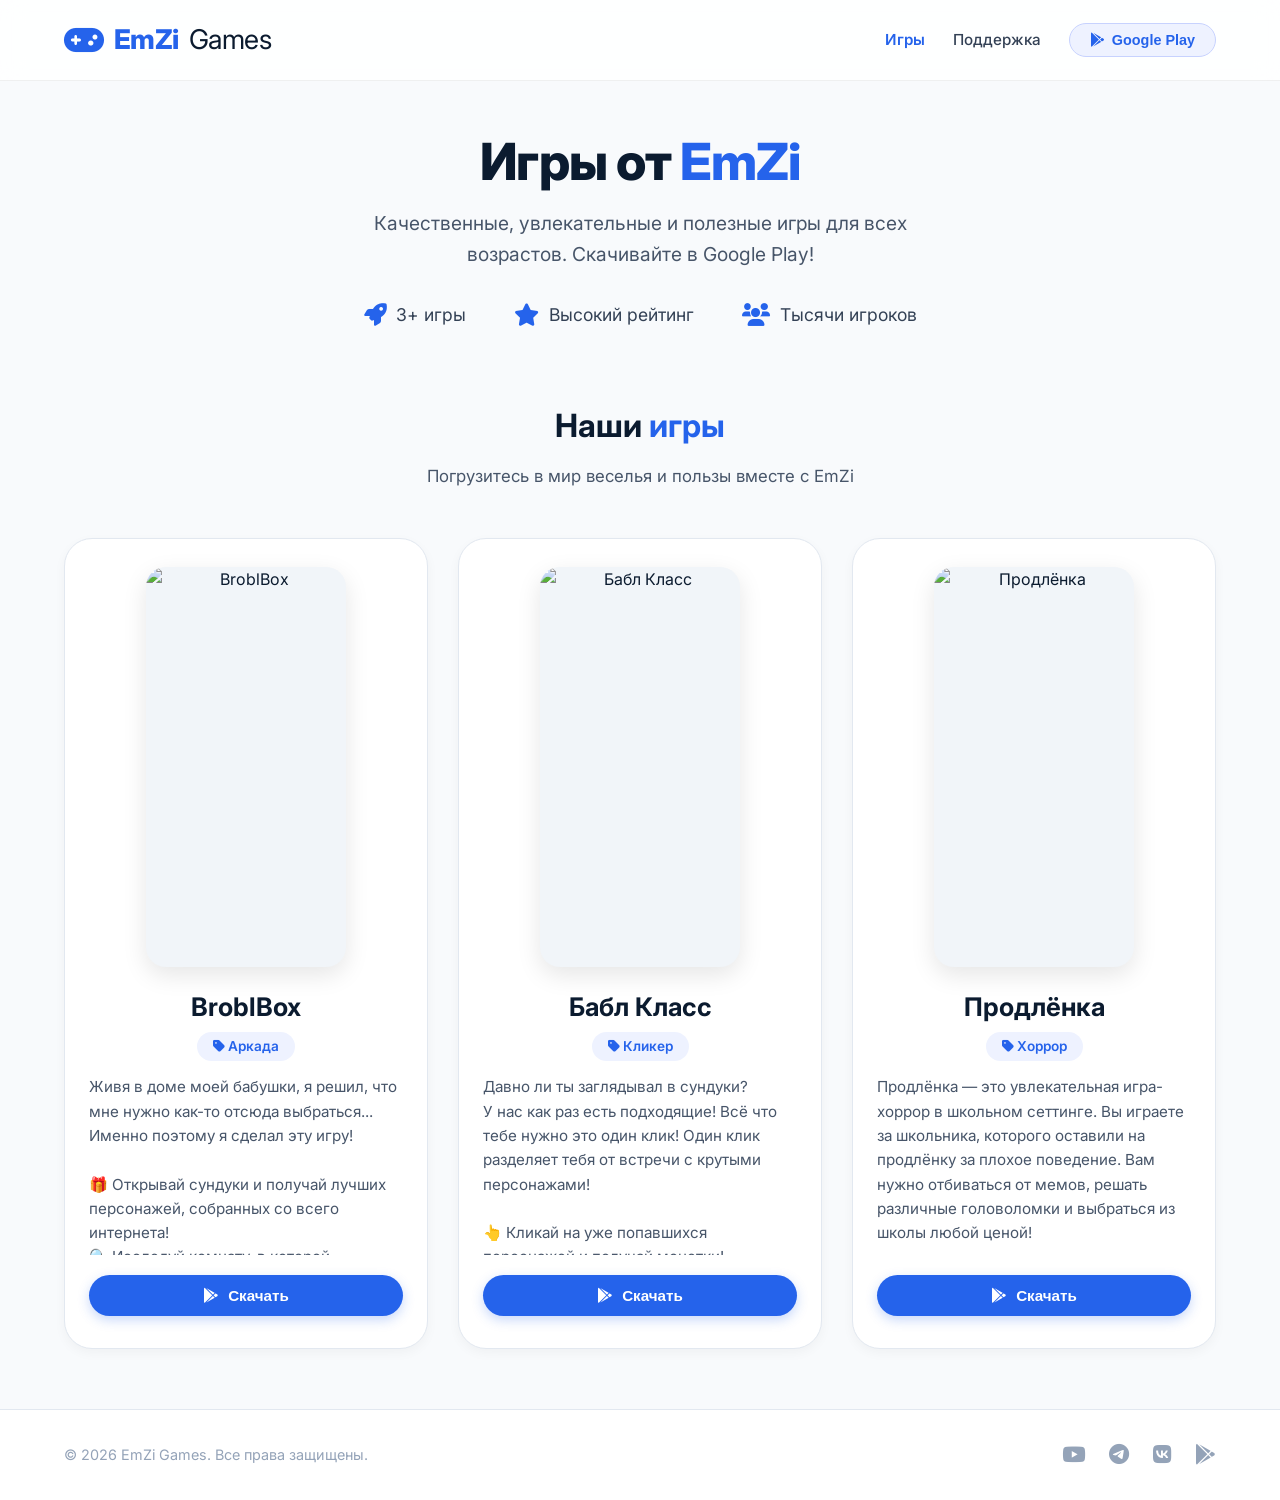
==== commit 97ab7b94: "Rename index_2.html to index.html" ====
--- a/index.html
+++ b/index.html
@@ -308,139 +308,6 @@
             background: #1d4ed8;
             transform: scale(1.02);
             box-shadow: 0 8px 20px rgba(37, 99, 235, 0.35);
-        }
-
-        /* ===== СТРАНИЦА "О НАС" ===== */
-        .about-section {
-            padding: 60px 0 60px;
-        }
-
-        .about-hero {
-            text-align: center;
-            margin-bottom: 50px;
-        }
-
-        .about-hero h1 {
-            font-size: 3rem;
-            font-weight: 800;
-            margin-bottom: 12px;
-        }
-
-        .about-hero h1 .highlight {
-            color: #2563eb;
-        }
-
-        .about-hero p {
-            font-size: 1.2rem;
-            color: #475569;
-            max-width: 640px;
-            margin: 0 auto;
-        }
-
-        .about-story {
-            display: grid;
-            grid-template-columns: 1fr 1fr;
-            gap: 50px;
-            align-items: center;
-            background: #ffffff;
-            border-radius: 32px;
-            padding: 48px;
-            border: 1px solid #e2e8f0;
-            box-shadow: 0 8px 24px rgba(0,0,0,0.04);
-            margin-bottom: 50px;
-        }
-
-        .about-story-text h2 {
-            font-size: 2rem;
-            font-weight: 700;
-            margin-bottom: 16px;
-        }
-
-        .about-story-text h2 i {
-            color: #2563eb;
-            margin-right: 10px;
-        }
-
-        .about-story-text p {
-            color: #475569;
-            font-size: 1.05rem;
-            margin-bottom: 16px;
-        }
-
-        .about-story-text .signature {
-            font-style: italic;
-            color: #2563eb;
-            font-weight: 600;
-            font-size: 1.1rem;
-            margin-top: 20px;
-        }
-
-        .about-story-image {
-            display: flex;
-            justify-content: center;
-            align-items: center;
-        }
-
-        .about-story-image .bros-illustration {
-            width: 100%;
-            max-width: 400px;
-            aspect-ratio: 1/1;
-            background: linear-gradient(145deg, #eef2ff, #dbeafe);
-            border-radius: 32px;
-            display: flex;
-            flex-direction: column;
-            align-items: center;
-            justify-content: center;
-            gap: 16px;
-            font-size: 5rem;
-            color: #2563eb;
-            border: 2px dashed #c7d2fe;
-            padding: 40px;
-            text-align: center;
-        }
-
-        .about-story-image .bros-illustration span {
-            font-size: 1rem;
-            color: #475569;
-            font-weight: 500;
-        }
-
-        .about-values {
-            display: grid;
-            grid-template-columns: repeat(auto-fit, minmax(200px, 1fr));
-            gap: 24px;
-            margin-top: 20px;
-        }
-
-        .value-card {
-            background: #ffffff;
-            padding: 28px 20px;
-            border-radius: 24px;
-            border: 1px solid #e2e8f0;
-            text-align: center;
-            transition: 0.3s;
-        }
-
-        .value-card:hover {
-            border-color: #2563eb;
-            transform: translateY(-4px);
-        }
-
-        .value-card i {
-            font-size: 2.2rem;
-            color: #2563eb;
-            margin-bottom: 12px;
-        }
-
-        .value-card h4 {
-            font-size: 1.1rem;
-            font-weight: 700;
-            margin-bottom: 4px;
-        }
-
-        .value-card p {
-            font-size: 0.9rem;
-            color: #64748b;
         }
 
         /* ===== МОДАЛЬНОЕ ОКНО ПОДДЕРЖКИ ===== */
@@ -688,19 +555,6 @@
             .footer-social a {
                 margin: 0 12px;
             }
-            .about-story {
-                grid-template-columns: 1fr;
-                padding: 30px 20px;
-                text-align: center;
-            }
-            .about-hero h1 {
-                font-size: 2.2rem;
-            }
-            .about-story-image .bros-illustration {
-                max-width: 280px;
-                font-size: 4rem;
-                padding: 30px;
-            }
             .game-card .game-description {
                 max-height: 150px;
                 font-size: 0.9rem;
@@ -719,12 +573,6 @@
             }
             .game-image {
                 max-width: 140px;
-            }
-            .about-story {
-                padding: 20px 16px;
-            }
-            .about-story-text h2 {
-                font-size: 1.5rem;
             }
         }
     </style>
@@ -739,7 +587,6 @@
         </div>
         <nav>
             <a class="active" onclick="showPage('home')" id="nav-home">Игры</a>
-            <a onclick="showPage('about')" id="nav-about">О нас</a>
             <a onclick="openSupportModal()" id="nav-support">Поддержка</a>
             <button class="btn-google" onclick="window.open('https://play.google.com/store/apps/developer?id=EmZi&hl=ru', '_blank')">
                 <i class="fab fa-google-play"></i> Google Play
@@ -826,60 +673,6 @@
                         <button class="btn-play" onclick="window.open('https://play.google.com/store/apps/details?id=com.EmZi.Prodlonka', '_blank')">
                             <i class="fab fa-google-play"></i> Скачать
                         </button>
-                    </div>
-                </div>
-            </div>
-        </section>
-    </div>
-
-    <!-- ===== СТРАНИЦА "О НАС" ===== -->
-    <div class="page" id="page-about">
-        <section class="about-section">
-            <div class="container">
-                <div class="about-hero">
-                    <h1>О нас — <span class="highlight">EmZi Games</span></h1>
-                    <p>Мы — два братана, которые превратили любовь к играм в дело всей жизни</p>
-                </div>
-
-                <div class="about-story">
-                    <div class="about-story-text">
-                        <h2><i class="fas fa-handshake"></i> Как всё начиналось</h2>
-                        <p>Всё началось с обычного вечера за приставкой. Мы, два братана — <strong>Эмиль</strong> и <strong>Артур</strong>, — сидели и играли в очередную игру, и вдруг поняли: <em>«А почему бы нам не делать игры самим?»</em></p>
-                        <p>Сначала это была шутка. Потом — эксперимент. А теперь мы создаём игры, в которые сами играем с удовольствием. Мы не просто разработчики — мы такие же геймеры, как и вы.</p>
-                        <p>Наша цель: делать игры, которые дарят эмоции, заставляют думать и просто поднимают настроение. Без скучных уроков — только кайф и польза!</p>
-                        <p><strong>Не судите строго, я делаю игры уже 5 лет!</strong> — говорит Эмиль, и мы учимся и растем каждый день.</p>
-                        <div class="signature">— Братаны EmZi</div>
-                    </div>
-                    <div class="about-story-image">
-                        <div class="bros-illustration">
-                            <i class="fas fa-users"></i>
-                            <span>👊 Эмиль + Артур</span>
-                            <span style="font-size: 0.9rem; opacity: 0.7;">— два братана, одна миссия</span>
-                        </div>
-                    </div>
-                </div>
-
-                <h3 style="text-align: center; font-size: 1.5rem; margin-bottom: 20px;">Наши ценности</h3>
-                <div class="about-values">
-                    <div class="value-card">
-                        <i class="fas fa-heart"></i>
-                        <h4>С душой</h4>
-                        <p>Каждая игра — это частичка нас. Мы делаем с любовью</p>
-                    </div>
-                    <div class="value-card">
-                        <i class="fas fa-lightbulb"></i>
-                        <h4>Креативность</h4>
-                        <p>Не боимся экспериментировать и придумывать новое</p>
-                    </div>
-                    <div class="value-card">
-                        <i class="fas fa-smile"></i>
-                        <h4>Радость</h4>
-                        <p>Главное — чтобы игроки улыбались и возвращались снова</p>
-                    </div>
-                    <div class="value-card">
-                        <i class="fas fa-rocket"></i>
-                        <h4>Развитие</h4>
-                        <p>Мы постоянно растем и учимся новому. Уже 5 лет!</p>
                     </div>
                 </div>
             </div>
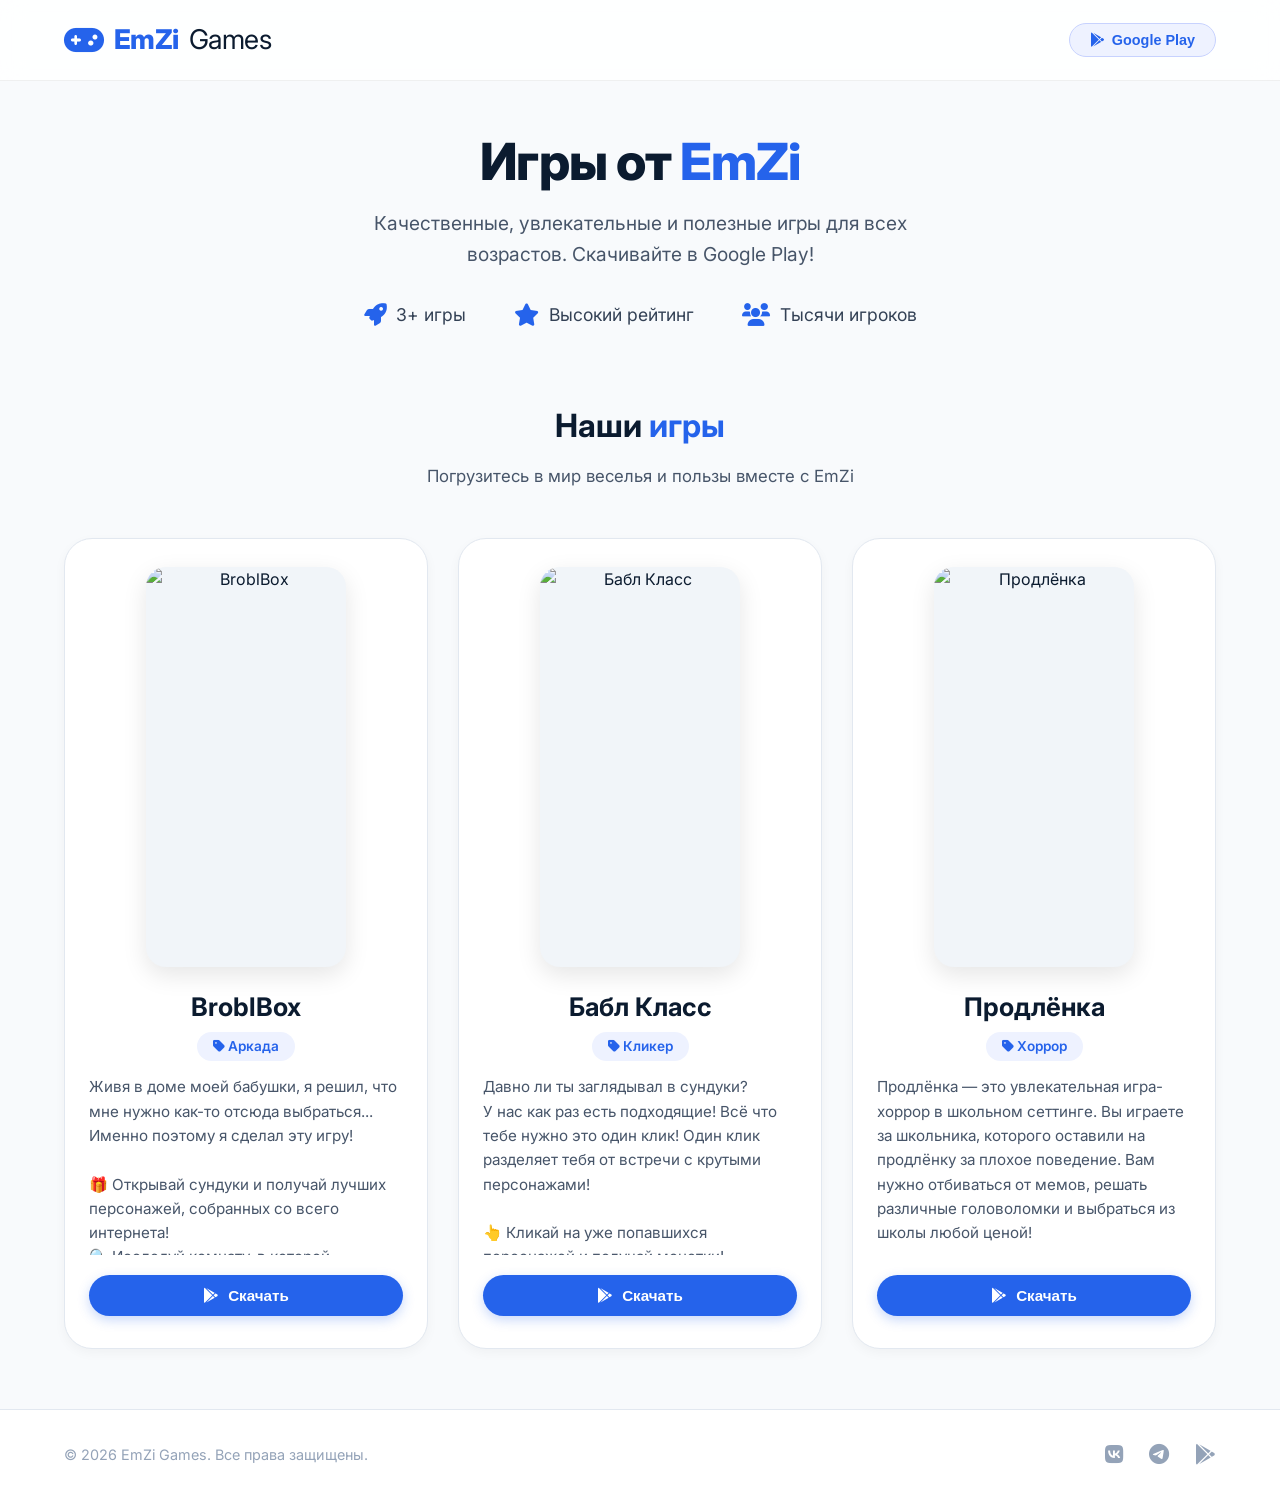
==== commit 89380284: "Rename index_4.html to index.html" ====
--- a/index.html
+++ b/index.html
@@ -79,22 +79,9 @@
             align-items: center;
         }
 
+        /* Скрываем навигационные ссылки "Игры" и "Поддержка" */
         nav a {
-            text-decoration: none;
-            color: #334155;
-            font-weight: 500;
-            font-size: 0.95rem;
-            transition: color 0.2s;
-            cursor: pointer;
-        }
-
-        nav a:hover {
-            color: #2563eb;
-        }
-
-        nav a.active {
-            color: #2563eb;
-            font-weight: 600;
+            display: none;
         }
 
         .btn-google {
@@ -310,160 +297,6 @@
             box-shadow: 0 8px 20px rgba(37, 99, 235, 0.35);
         }
 
-        /* ===== МОДАЛЬНОЕ ОКНО ПОДДЕРЖКИ ===== */
-        .modal-overlay {
-            display: none;
-            position: fixed;
-            top: 0;
-            left: 0;
-            width: 100%;
-            height: 100%;
-            background: rgba(0, 0, 0, 0.5);
-            backdrop-filter: blur(6px);
-            z-index: 1000;
-            justify-content: center;
-            align-items: center;
-            animation: fadeIn 0.3s ease;
-        }
-
-        .modal-overlay.active {
-            display: flex;
-        }
-
-        .modal {
-            background: #ffffff;
-            border-radius: 32px;
-            padding: 40px;
-            max-width: 480px;
-            width: 90%;
-            box-shadow: 0 24px 64px rgba(0, 0, 0, 0.2);
-            position: relative;
-            animation: slideUp 0.3s ease;
-        }
-
-        @keyframes slideUp {
-            from { transform: translateY(30px); opacity: 0; }
-            to { transform: translateY(0); opacity: 1; }
-        }
-
-        .modal-close {
-            position: absolute;
-            top: 16px;
-            right: 20px;
-            background: none;
-            border: none;
-            font-size: 1.6rem;
-            color: #94a3b8;
-            cursor: pointer;
-            transition: color 0.2s;
-        }
-
-        .modal-close:hover {
-            color: #0b1b2f;
-        }
-
-        .modal h2 {
-            font-size: 1.8rem;
-            font-weight: 700;
-            margin-bottom: 8px;
-        }
-
-        .modal .modal-sub {
-            color: #64748b;
-            font-size: 0.95rem;
-            margin-bottom: 24px;
-        }
-
-        .form-group {
-            margin-bottom: 18px;
-        }
-
-        .form-group label {
-            display: block;
-            font-weight: 600;
-            font-size: 0.9rem;
-            margin-bottom: 6px;
-            color: #334155;
-        }
-
-        .form-group input,
-        .form-group textarea {
-            width: 100%;
-            padding: 12px 16px;
-            border: 1.5px solid #e2e8f0;
-            border-radius: 16px;
-            font-family: inherit;
-            font-size: 0.95rem;
-            transition: border-color 0.2s;
-            background: #f8fafc;
-        }
-
-        .form-group input:focus,
-        .form-group textarea:focus {
-            outline: none;
-            border-color: #2563eb;
-            background: #ffffff;
-        }
-
-        .form-group textarea {
-            resize: vertical;
-            min-height: 100px;
-        }
-
-        .btn-submit {
-            background: #2563eb;
-            color: #fff;
-            border: none;
-            padding: 14px 32px;
-            border-radius: 40px;
-            font-weight: 700;
-            font-size: 1rem;
-            cursor: pointer;
-            transition: all 0.2s;
-            width: 100%;
-            display: flex;
-            align-items: center;
-            justify-content: center;
-            gap: 10px;
-            box-shadow: 0 4px 12px rgba(37, 99, 235, 0.25);
-        }
-
-        .btn-submit:hover {
-            background: #1d4ed8;
-            transform: scale(1.02);
-        }
-
-        .btn-submit:disabled {
-            opacity: 0.7;
-            cursor: not-allowed;
-            transform: none;
-        }
-
-        .form-success {
-            display: none;
-            text-align: center;
-            padding: 20px 0;
-        }
-
-        .form-success.active {
-            display: block;
-        }
-
-        .form-success i {
-            font-size: 4rem;
-            color: #22c55e;
-            margin-bottom: 16px;
-        }
-
-        .form-success h3 {
-            font-size: 1.4rem;
-            margin-bottom: 8px;
-        }
-
-        .form-success p {
-            color: #64748b;
-        }
-
         /* Footer */
         footer {
             margin-top: auto;
@@ -485,10 +318,16 @@
             margin-left: 20px;
             font-size: 1.3rem;
             transition: color 0.2s;
+            text-decoration: none;
         }
 
         .footer-social a:hover {
             color: #2563eb;
+        }
+
+        /* Скрываем YouTube */
+        .footer-social a.youtube {
+            display: none;
         }
 
         .footer-copy {
@@ -559,9 +398,6 @@
                 max-height: 150px;
                 font-size: 0.9rem;
             }
-            .modal {
-                padding: 28px 20px;
-            }
             .game-image {
                 max-width: 160px;
             }
@@ -581,13 +417,12 @@
 
 <header>
     <div class="container header-inner">
-        <div class="logo" onclick="showPage('home')">
+        <div class="logo">
             <i class="fas fa-gamepad"></i>
             EmZi<span>Games</span>
         </div>
         <nav>
-            <a class="active" onclick="showPage('home')" id="nav-home">Игры</a>
-            <a onclick="openSupportModal()" id="nav-support">Поддержка</a>
+            <!-- Кнопки "Игры" и "Поддержка" скрыты через CSS -->
             <button class="btn-google" onclick="window.open('https://play.google.com/store/apps/developer?id=EmZi&hl=ru', '_blank')">
                 <i class="fab fa-google-play"></i> Google Play
             </button>
@@ -680,57 +515,28 @@
     </div>
 </main>
 
-<!-- ===== МОДАЛЬНОЕ ОКНО ПОДДЕРЖКИ ===== -->
-<div class="modal-overlay" id="supportModal">
-    <div class="modal">
-        <button class="modal-close" onclick="closeSupportModal()">&times;</button>
-        
-        <!-- Форма -->
-        <div id="formContainer">
-            <h2>📬 Связаться с нами</h2>
-            <p class="modal-sub">Напишите нам, и мы ответим в ближайшее время!</p>
-            
-            <form id="supportForm" onsubmit="sendEmail(event)">
-                <div class="form-group">
-                    <label for="userName">Ваше имя</label>
-                    <input type="text" id="userName" placeholder="Введите имя" required>
-                </div>
-                <div class="form-group">
-                    <label for="userEmail">Ваш Email</label>
-                    <input type="email" id="userEmail" placeholder="example@mail.ru" required>
-                </div>
-                <div class="form-group">
-                    <label for="userMessage">Сообщение</label>
-                    <textarea id="userMessage" placeholder="Опишите ваш вопрос или предложение..." required></textarea>
-                </div>
-                <button type="submit" class="btn-submit" id="submitBtn">
-                    <i class="fas fa-paper-plane"></i> Отправить
-                </button>
-            </form>
-        </div>
-
-        <!-- Сообщение об успехе -->
-        <div class="form-success" id="successMessage">
-            <i class="fas fa-check-circle"></i>
-            <h3>Готово! ✅</h3>
-            <p>Ваше письмо отправлено! Мы свяжемся с вами в ближайшее время.</p>
-            <button class="btn-submit" style="margin-top: 20px;" onclick="closeSupportModal()">
-                Закрыть
-            </button>
-        </div>
-    </div>
-</div>
-
 <footer>
     <div class="container footer-inner">
         <div class="footer-copy">
             &copy; 2026 EmZi Games. Все права защищены.
         </div>
         <div class="footer-social">
-            <a href="#" aria-label="YouTube"><i class="fab fa-youtube"></i></a>
-            <a href="#" aria-label="Telegram"><i class="fab fa-telegram"></i></a>
-            <a href="#" aria-label="VK"><i class="fab fa-vk"></i></a>
-            <a href="#" aria-label="Google Play" onclick="window.open('https://play.google.com/store/apps/developer?id=EmZi&hl=ru', '_blank')"><i class="fab fa-google-play"></i></a>
+            <!-- VK -->
+            <a href="https://vk.ru/bubbleklass" target="_blank" aria-label="VK">
+                <i class="fab fa-vk"></i>
+            </a>
+            <!-- Telegram -->
+            <a href="https://t.me/EmZiTut" target="_blank" aria-label="Telegram">
+                <i class="fab fa-telegram"></i>
+            </a>
+            <!-- YouTube (скрыт) -->
+            <a href="#" class="youtube" aria-label="YouTube">
+                <i class="fab fa-youtube"></i>
+            </a>
+            <!-- Google Play -->
+            <a href="https://play.google.com/store/apps/developer?id=EmZi&hl=ru" target="_blank" aria-label="Google Play">
+                <i class="fab fa-google-play"></i>
+            </a>
         </div>
     </div>
 </footer>
@@ -738,76 +544,6 @@
 <button id="backToTop" aria-label="Наверх"><i class="fas fa-arrow-up"></i></button>
 
 <script>
-    // ===== ПЕРЕКЛЮЧЕНИЕ СТРАНИЦ =====
-    function showPage(page) {
-        document.querySelectorAll('.page').forEach(p => p.classList.remove('active'));
-        document.getElementById('page-' + page).classList.add('active');
-        
-        document.querySelectorAll('nav a').forEach(link => link.classList.remove('active'));
-        const navLink = document.getElementById('nav-' + page);
-        if (navLink) navLink.classList.add('active');
-        
-        window.scrollTo({ top: 0, behavior: 'smooth' });
-    }
-
-    // ===== МОДАЛЬНОЕ ОКНО =====
-    function openSupportModal() {
-        document.getElementById('supportModal').classList.add('active');
-        document.body.style.overflow = 'hidden';
-        document.getElementById('formContainer').style.display = 'block';
-        document.getElementById('successMessage').classList.remove('active');
-        document.getElementById('supportForm').reset();
-        document.getElementById('submitBtn').disabled = false;
-        document.getElementById('submitBtn').innerHTML = '<i class="fas fa-paper-plane"></i> Отправить';
-    }
-
-    function closeSupportModal() {
-        document.getElementById('supportModal').classList.remove('active');
-        document.body.style.overflow = 'auto';
-    }
-
-    document.getElementById('supportModal').addEventListener('click', function(e) {
-        if (e.target === this) closeSupportModal();
-    });
-
-    document.addEventListener('keydown', function(e) {
-        if (e.key === 'Escape') closeSupportModal();
-    });
-
-    // ===== ОТПРАВКА ПИСЬМА =====
-    function sendEmail(event) {
-        event.preventDefault();
-
-        const name = document.getElementById('userName').value.trim();
-        const email = document.getElementById('userEmail').value.trim();
-        const message = document.getElementById('userMessage').value.trim();
-
-        if (!name || !email || !message) {
-            alert('Пожалуйста, заполните все поля!');
-            return;
-        }
-
-        const submitBtn = document.getElementById('submitBtn');
-        submitBtn.disabled = true;
-        submitBtn.innerHTML = '<i class="fas fa-spinner fa-spin"></i> Отправка...';
-
-        const subject = encodeURIComponent(`Сообщение от ${name} (EmZi Games)`);
-        const body = encodeURIComponent(
-            `Имя: ${name}\n` +
-            `Email: ${email}\n\n` +
-            `Сообщение:\n${message}`
-        );
-
-        window.location.href = `mailto:trace.ytchannel@gmail.com?subject=${subject}&body=${body}`;
-
-        setTimeout(() => {
-            document.getElementById('formContainer').style.display = 'none';
-            document.getElementById('successMessage').classList.add('active');
-            submitBtn.disabled = false;
-            submitBtn.innerHTML = '<i class="fas fa-paper-plane"></i> Отправить';
-        }, 500);
-    }
-
     // ===== КНОПКА "НАВЕРХ" =====
     const backBtn = document.getElementById('backToTop');
     window.addEventListener('scroll', () => {
